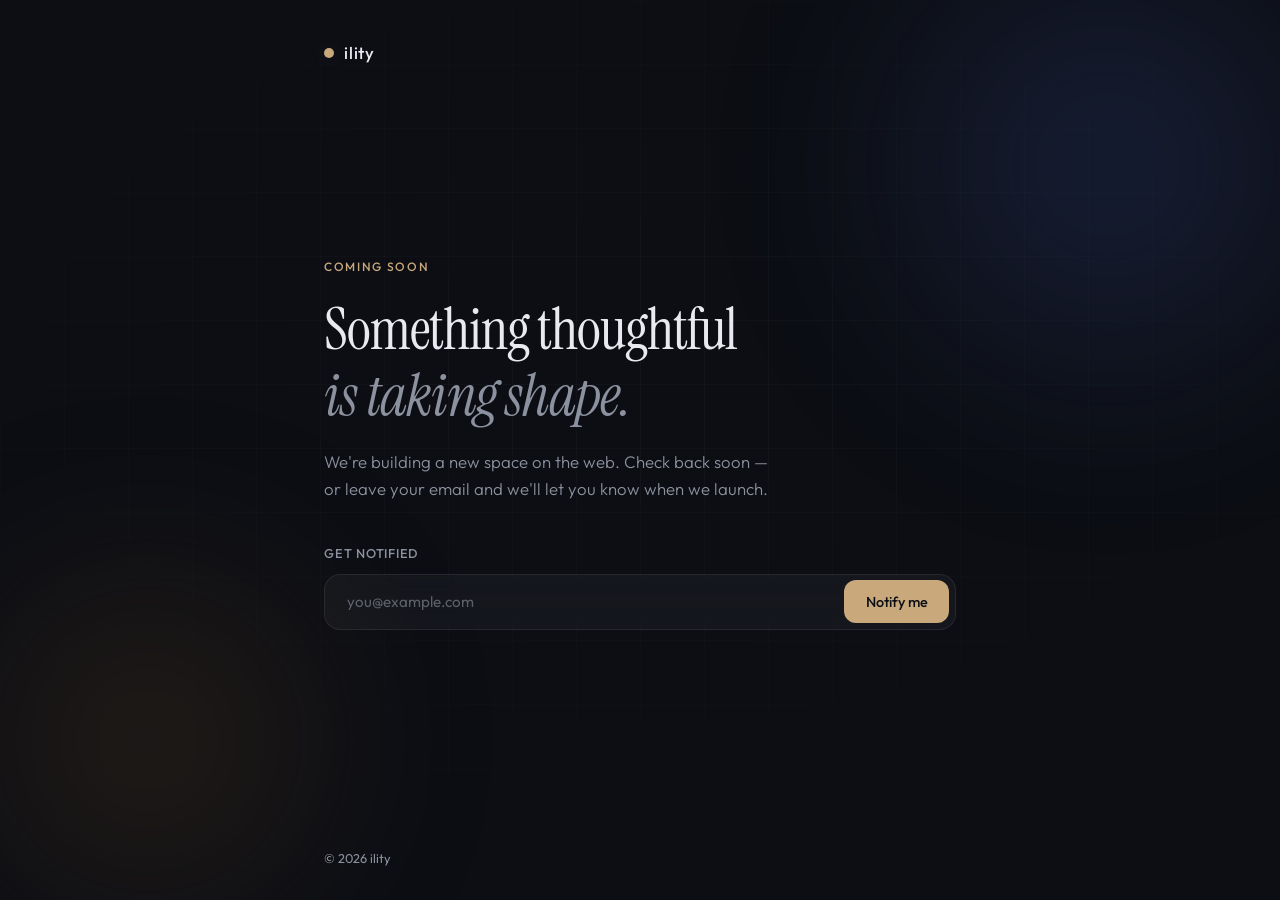
==== index.html @ 37860e6d "Initial Commit" ====
<!DOCTYPE html>
<html lang="en">
<head>
  <meta charset="UTF-8">
  <meta name="viewport" content="width=device-width, initial-scale=1.0">
  <meta name="description" content="ility — something new is on the way.">
  <title>ility — Coming Soon</title>
  <link rel="preconnect" href="https://fonts.googleapis.com">
  <link rel="preconnect" href="https://fonts.gstatic.com" crossorigin>
  <link href="https://fonts.googleapis.com/css2?family=Instrument+Serif:ital@0;1&family=Outfit:wght@300;400;500;600&display=swap" rel="stylesheet">
  <link rel="stylesheet" href="styles.css">
</head>
<body>
  <div class="bg" aria-hidden="true">
    <div class="bg__orb bg__orb--1"></div>
    <div class="bg__orb bg__orb--2"></div>
    <div class="bg__grid"></div>
  </div>

  <main class="page">
    <header class="brand">
      <span class="brand__mark" aria-hidden="true"></span>
      <span class="brand__name">ility</span>
    </header>

    <section class="hero">
      <p class="hero__eyebrow">Coming soon</p>
      <h1 class="hero__title">
        Something thoughtful<br>
        <em>is taking shape.</em>
      </h1>
      <p class="hero__lead">
        We're building a new space on the web. Check back soon — or leave your email and we'll let you know when we launch.
      </p>
    </section>

    <form class="notify" action="#" method="post" onsubmit="return false;">
      <label class="notify__label" for="email">Get notified</label>
      <div class="notify__row">
        <input
          class="notify__input"
          type="email"
          id="email"
          name="email"
          placeholder="you@example.com"
          autocomplete="email"
          required
        >
        <button class="notify__btn" type="submit">Notify me</button>
      </div>
      <p class="notify__hint" id="notify-hint" role="status" aria-live="polite"></p>
    </form>

    <footer class="footer">
      <p class="footer__copy">&copy; <span id="year"></span> ility</p>
    </footer>
  </main>

  <script>
    document.getElementById('year').textContent = new Date().getFullYear();

    document.querySelector('.notify').addEventListener('submit', function (e) {
      e.preventDefault();
      var hint = document.getElementById('notify-hint');
      hint.textContent = 'Thanks — we\'ll be in touch when we launch.';
      hint.classList.add('notify__hint--visible');
      this.querySelector('.notify__input').value = '';
    });
  </script>
</body>
</html>
---- styles.css ----
/* ── Reset & base ─────────────────────────────────────────────── */

*,
*::before,
*::after {
  box-sizing: border-box;
  margin: 0;
  padding: 0;
}

:root {
  --bg:        #0c0e14;
  --surface:   rgba(255, 255, 255, 0.04);
  --border:    rgba(255, 255, 255, 0.08);
  --text:      #e8eaef;
  --muted:     #8b919e;
  --accent:    #c9a87c;
  --accent-dim: rgba(201, 168, 124, 0.15);
  --font-sans: 'Outfit', system-ui, sans-serif;
  --font-serif: 'Instrument Serif', Georgia, serif;
  --radius:    12px;
  --ease:      cubic-bezier(0.22, 1, 0.36, 1);
}

html {
  font-size: 16px;
  -webkit-font-smoothing: antialiased;
  -moz-osx-font-smoothing: grayscale;
}

body {
  min-height: 100dvh;
  font-family: var(--font-sans);
  color: var(--text);
  background: var(--bg);
  line-height: 1.6;
  overflow-x: hidden;
}

/* ── Animated background ──────────────────────────────────────── */

.bg {
  position: fixed;
  inset: 0;
  z-index: 0;
  overflow: hidden;
  pointer-events: none;
}

.bg__orb {
  position: absolute;
  border-radius: 50%;
  filter: blur(80px);
  opacity: 0.45;
  animation: drift 18s var(--ease) infinite alternate;
}

.bg__orb--1 {
  width: 55vw;
  height: 55vw;
  max-width: 600px;
  max-height: 600px;
  top: -15%;
  right: -10%;
  background: radial-gradient(circle, #2a3a6b 0%, transparent 70%);
}

.bg__orb--2 {
  width: 45vw;
  height: 45vw;
  max-width: 500px;
  max-height: 500px;
  bottom: -10%;
  left: -8%;
  background: radial-gradient(circle, #4a3520 0%, transparent 70%);
  animation-delay: -6s;
  animation-duration: 22s;
}

.bg__grid {
  position: absolute;
  inset: 0;
  background-image:
    linear-gradient(rgba(255, 255, 255, 0.025) 1px, transparent 1px),
    linear-gradient(90deg, rgba(255, 255, 255, 0.025) 1px, transparent 1px);
  background-size: 64px 64px;
  mask-image: radial-gradient(ellipse 70% 60% at 50% 40%, black 20%, transparent 100%);
}

@keyframes drift {
  from { transform: translate(0, 0) scale(1); }
  to   { transform: translate(-4%, 6%) scale(1.08); }
}

/* ── Layout ───────────────────────────────────────────────────── */

.page {
  position: relative;
  z-index: 1;
  display: flex;
  flex-direction: column;
  min-height: 100dvh;
  max-width: 680px;
  margin: 0 auto;
  padding: 2.5rem 1.5rem 2rem;
}

/* ── Brand ────────────────────────────────────────────────────── */

.brand {
  display: flex;
  align-items: center;
  gap: 0.65rem;
  margin-bottom: auto;
  animation: fade-up 0.8s var(--ease) both;
}

.brand__mark {
  width: 10px;
  height: 10px;
  border-radius: 50%;
  background: var(--accent);
  box-shadow: 0 0 16px var(--accent-dim);
}

.brand__name {
  font-size: 1.05rem;
  font-weight: 500;
  letter-spacing: 0.04em;
}

/* ── Hero ─────────────────────────────────────────────────────── */

.hero {
  padding: 3rem 0 2.5rem;
}

.hero__eyebrow {
  display: inline-block;
  font-size: 0.75rem;
  font-weight: 500;
  letter-spacing: 0.14em;
  text-transform: uppercase;
  color: var(--accent);
  margin-bottom: 1.25rem;
  animation: fade-up 0.8s var(--ease) 0.1s both;
}

.hero__title {
  font-family: var(--font-serif);
  font-size: clamp(2.4rem, 6vw, 3.6rem);
  font-weight: 400;
  line-height: 1.15;
  letter-spacing: -0.02em;
  margin-bottom: 1.25rem;
  animation: fade-up 0.8s var(--ease) 0.2s both;
}

.hero__title em {
  font-style: italic;
  color: var(--muted);
}

.hero__lead {
  font-size: 1.05rem;
  font-weight: 300;
  color: var(--muted);
  max-width: 42ch;
  animation: fade-up 0.8s var(--ease) 0.3s both;
}

/* ── Notify form ──────────────────────────────────────────────── */

.notify {
  animation: fade-up 0.8s var(--ease) 0.45s both;
}

.notify__label {
  display: block;
  font-size: 0.8rem;
  font-weight: 500;
  letter-spacing: 0.06em;
  text-transform: uppercase;
  color: var(--muted);
  margin-bottom: 0.65rem;
}

.notify__row {
  display: flex;
  gap: 0.5rem;
  padding: 0.35rem;
  background: var(--surface);
  border: 1px solid var(--border);
  border-radius: calc(var(--radius) + 4px);
  backdrop-filter: blur(12px);
  transition: border-color 0.3s var(--ease), box-shadow 0.3s var(--ease);
}

.notify__row:focus-within {
  border-color: rgba(201, 168, 124, 0.35);
  box-shadow: 0 0 0 3px var(--accent-dim);
}

.notify__input {
  flex: 1;
  min-width: 0;
  padding: 0.75rem 1rem;
  font-family: inherit;
  font-size: 0.95rem;
  font-weight: 400;
  color: var(--text);
  background: transparent;
  border: none;
  outline: none;
}

.notify__input::placeholder {
  color: rgba(139, 145, 158, 0.6);
}

.notify__btn {
  flex-shrink: 0;
  padding: 0.75rem 1.35rem;
  font-family: inherit;
  font-size: 0.9rem;
  font-weight: 500;
  color: var(--bg);
  background: var(--accent);
  border: none;
  border-radius: var(--radius);
  cursor: pointer;
  transition: transform 0.2s var(--ease), box-shadow 0.2s var(--ease), opacity 0.2s;
}

.notify__btn:hover {
  transform: translateY(-1px);
  box-shadow: 0 6px 20px rgba(201, 168, 124, 0.25);
}

.notify__btn:active {
  transform: translateY(0);
}

.notify__hint {
  min-height: 1.4em;
  margin-top: 0.75rem;
  font-size: 0.85rem;
  color: var(--accent);
  opacity: 0;
  transform: translateY(4px);
  transition: opacity 0.4s var(--ease), transform 0.4s var(--ease);
}

.notify__hint--visible {
  opacity: 1;
  transform: translateY(0);
}

/* ── Footer ───────────────────────────────────────────────────── */

.footer {
  margin-top: auto;
  padding-top: 3rem;
  animation: fade-up 0.8s var(--ease) 0.55s both;
}

.footer__copy {
  font-size: 0.8rem;
  color: var(--muted);
}

/* ── Animations ───────────────────────────────────────────────── */

@keyframes fade-up {
  from {
    opacity: 0;
    transform: translateY(18px);
  }
  to {
    opacity: 1;
    transform: translateY(0);
  }
}

/* ── Responsive ───────────────────────────────────────────────── */

@media (max-width: 520px) {
  .notify__row {
    flex-direction: column;
  }

  .notify__btn {
    width: 100%;
    text-align: center;
  }

  .hero {
    padding: 2rem 0 2rem;
  }
}

@media (prefers-reduced-motion: reduce) {
  *,
  *::before,
  *::after {
    animation-duration: 0.01ms !important;
    animation-iteration-count: 1 !important;
    transition-duration: 0.01ms !important;
  }
}
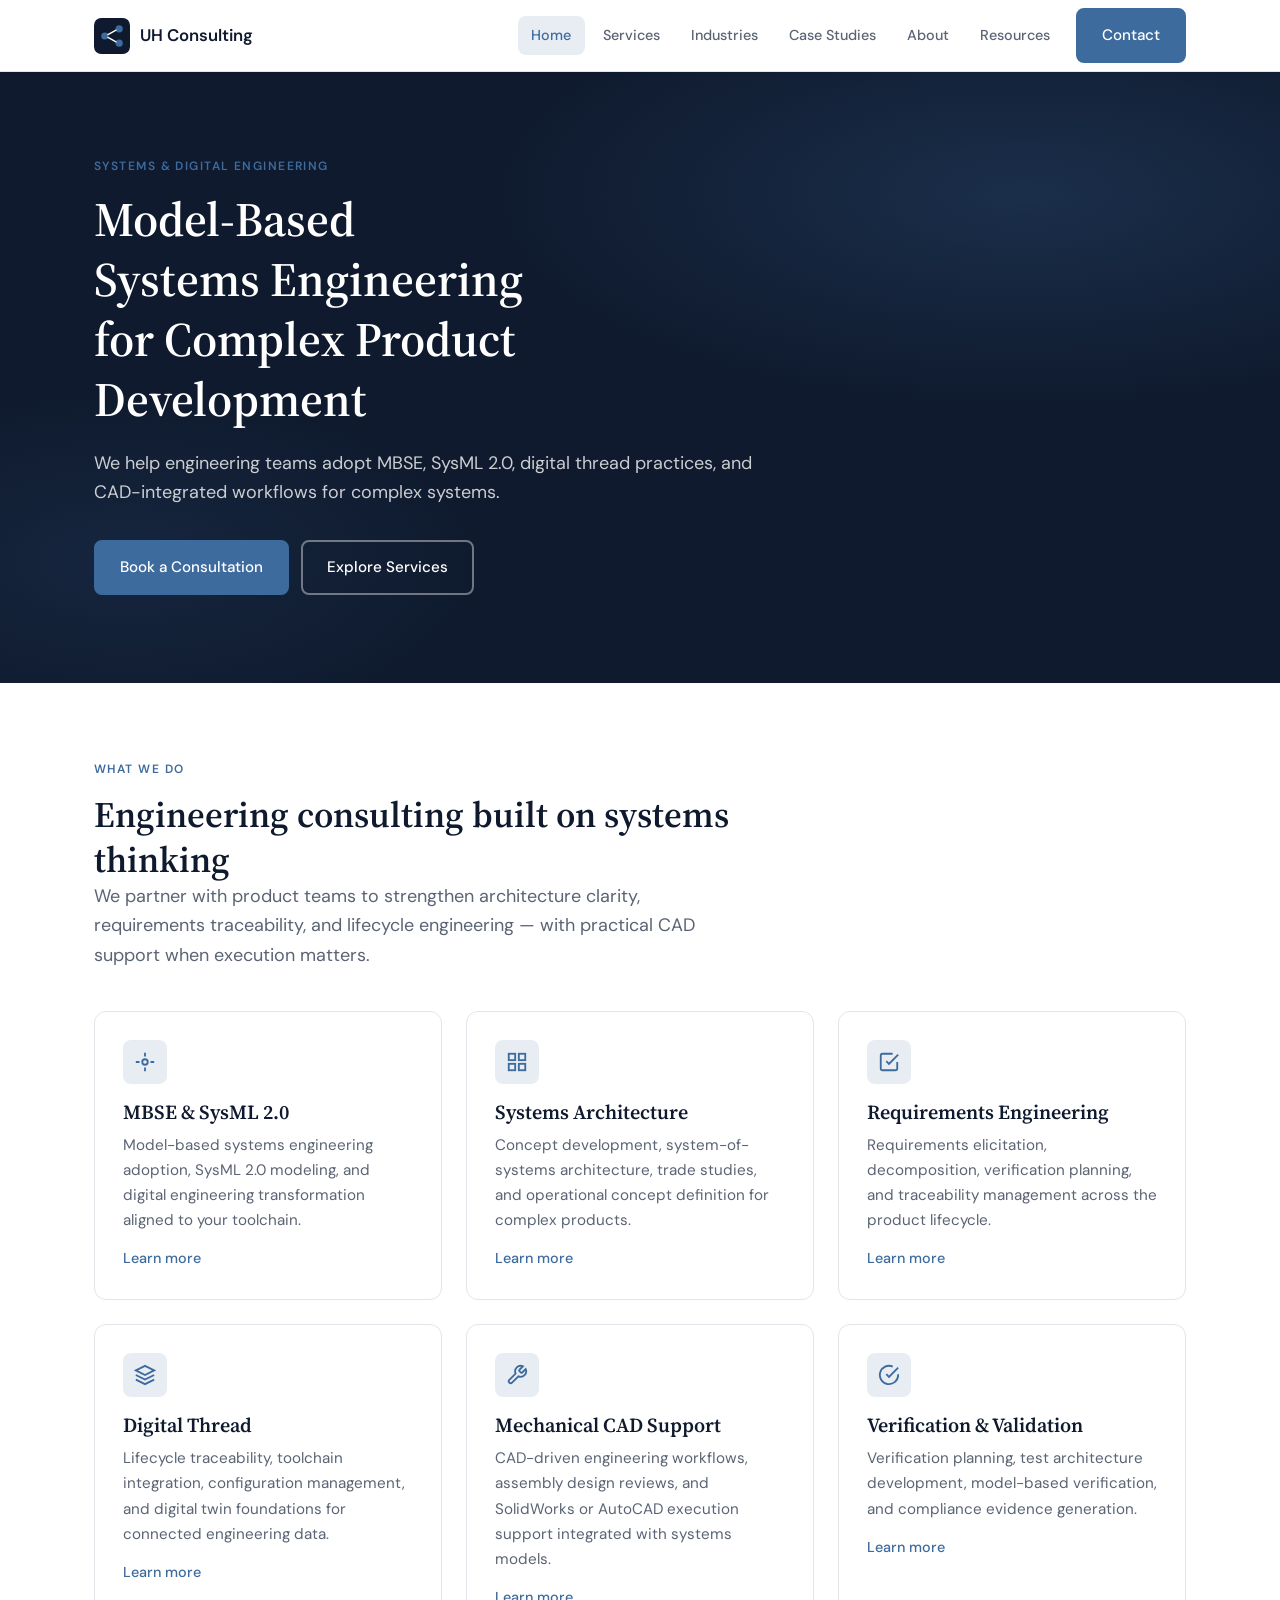
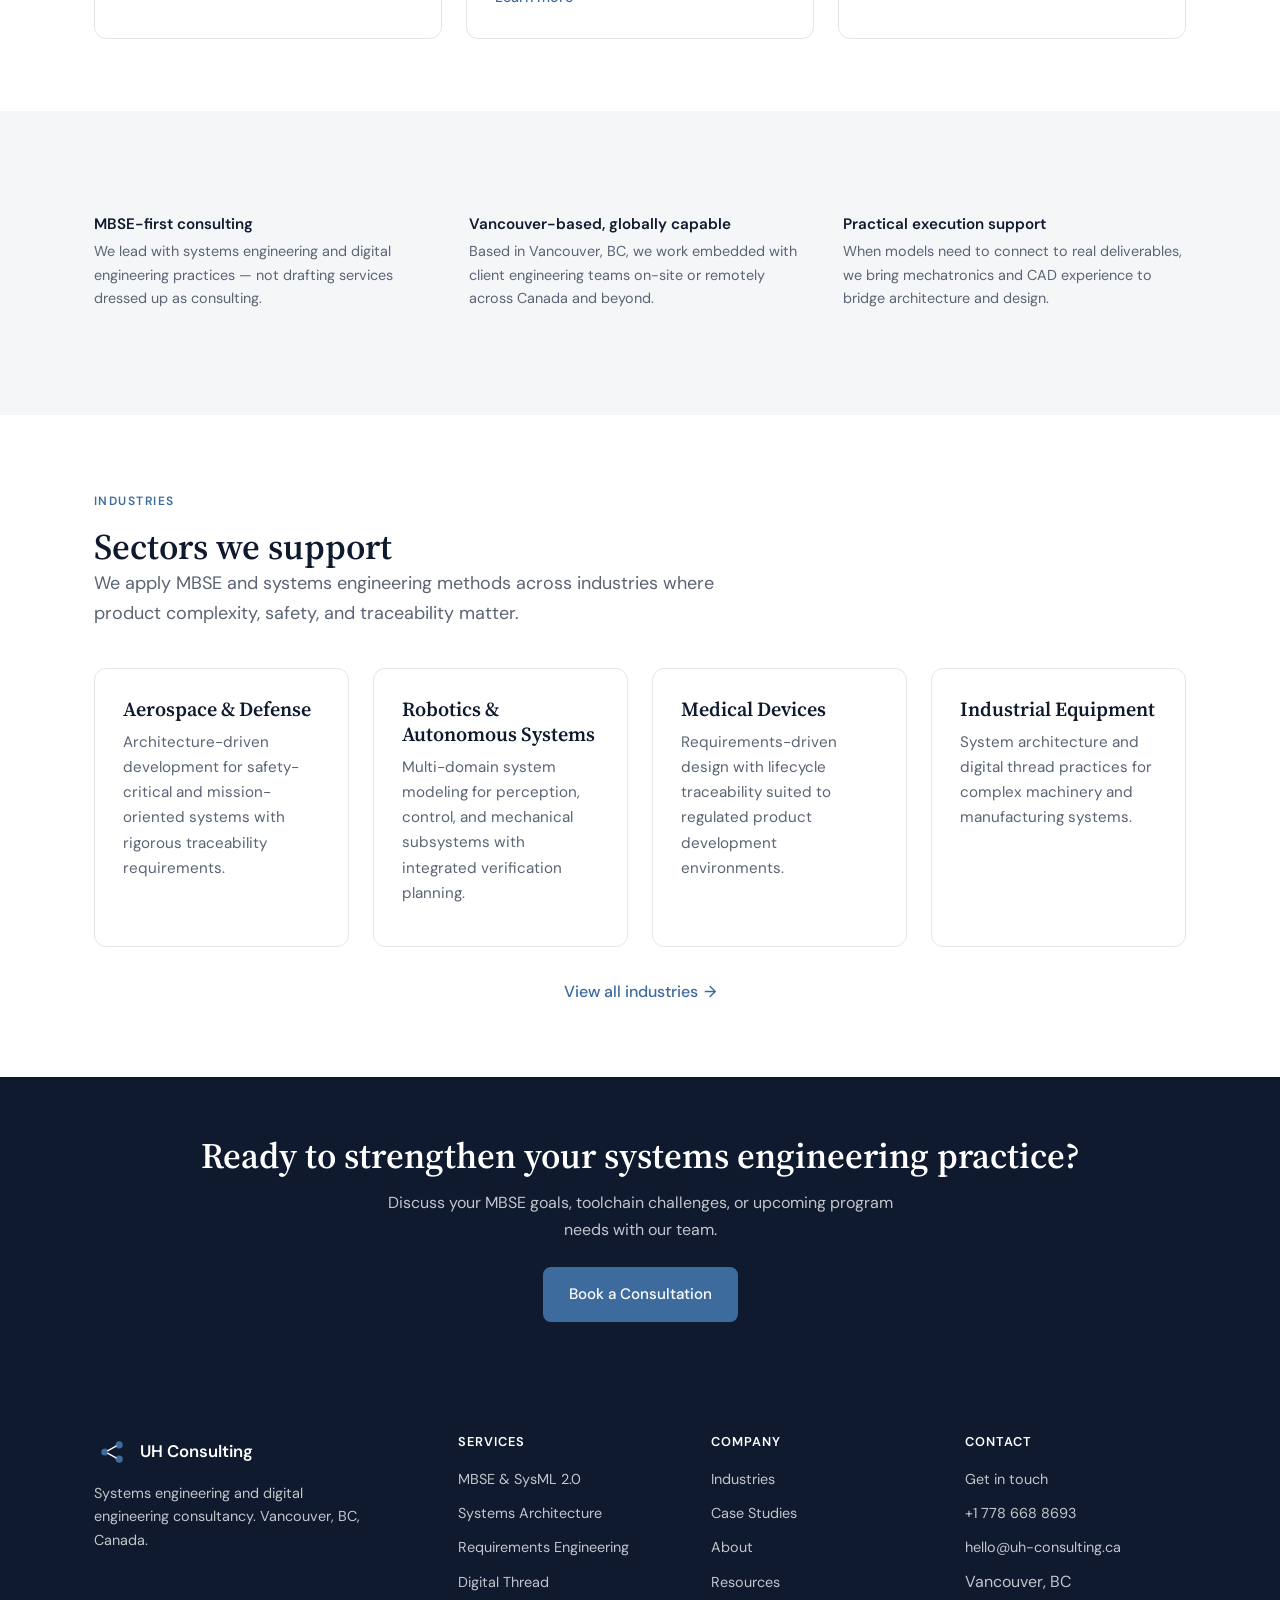
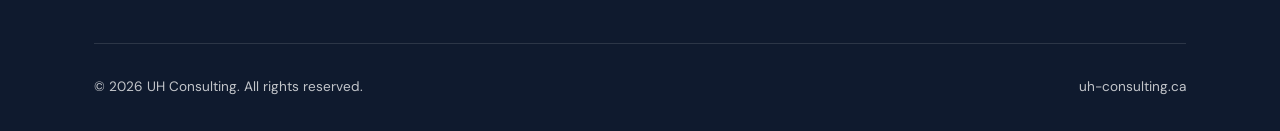
==== commit 60f3486d: "Update index.html for UH Consulting website; change language attribute, meta tags, and structure. Re" ====
--- a/index.html
+++ b/index.html
@@ -1,71 +1,223 @@
 <!DOCTYPE html>
-<html lang="en">
+<html lang="en-CA">
 <head>
   <meta charset="UTF-8">
   <meta name="viewport" content="width=device-width, initial-scale=1.0">
-  <meta name="description" content="ility — something new is on the way.">
-  <title>ility — Coming Soon</title>
+  <meta name="description" content="UH Consulting — Model-Based Systems Engineering and SysML 2.0 consulting for complex product development. Vancouver, BC.">
+  <link rel="canonical" href="https://uh-consulting.ca/">
+  <title>UH Consulting — Model-Based Systems Engineering</title>
   <link rel="preconnect" href="https://fonts.googleapis.com">
   <link rel="preconnect" href="https://fonts.gstatic.com" crossorigin>
-  <link href="https://fonts.googleapis.com/css2?family=Instrument+Serif:ital@0;1&family=Outfit:wght@300;400;500;600&display=swap" rel="stylesheet">
-  <link rel="stylesheet" href="styles.css">
+  <link href="https://fonts.googleapis.com/css2?family=DM+Sans:ital,opsz,wght@0,9..40,400;0,9..40,500;0,9..40,600;1,9..40,400&family=Source+Serif+4:ital,opsz,wght@0,8..60,600;1,8..60,600&display=swap" rel="stylesheet">
+  <link rel="stylesheet" href="assets/css/styles.css">
+  <link rel="icon" href="assets/img/logo-mark.svg" type="image/svg+xml">
 </head>
 <body>
-  <div class="bg" aria-hidden="true">
-    <div class="bg__orb bg__orb--1"></div>
-    <div class="bg__orb bg__orb--2"></div>
-    <div class="bg__grid"></div>
-  </div>
-
-  <main class="page">
-    <header class="brand">
-      <span class="brand__mark" aria-hidden="true"></span>
-      <span class="brand__name">ility</span>
-    </header>
-
+  <a class="skip-link" href="#main">Skip to content</a>
+
+  <header class="site-header">
+    <div class="site-header__inner">
+      <a class="logo" href="index.html">
+        <img class="logo__mark" src="assets/img/logo-mark.svg" alt="" width="36" height="36">
+        <span>UH Consulting</span>
+      </a>
+      <button class="nav-toggle" type="button" aria-label="Open menu" aria-expanded="false" aria-controls="site-nav">
+        <span class="nav-toggle__bar"></span>
+        <span class="nav-toggle__bar"></span>
+        <span class="nav-toggle__bar"></span>
+      </button>
+      <nav class="nav" id="site-nav" aria-label="Main navigation">
+        <ul class="nav__list">
+          <li><a class="nav__link" href="index.html">Home</a></li>
+          <li><a class="nav__link" href="services.html">Services</a></li>
+          <li><a class="nav__link" href="industries.html">Industries</a></li>
+          <li><a class="nav__link" href="case-studies.html">Case Studies</a></li>
+          <li><a class="nav__link" href="about.html">About</a></li>
+          <li><a class="nav__link" href="resources.html">Resources</a></li>
+          <li class="nav__cta"><a class="btn btn--primary" href="contact.html">Contact</a></li>
+        </ul>
+      </nav>
+    </div>
+  </header>
+
+  <main id="main">
     <section class="hero">
-      <p class="hero__eyebrow">Coming soon</p>
-      <h1 class="hero__title">
-        Something thoughtful<br>
-        <em>is taking shape.</em>
-      </h1>
-      <p class="hero__lead">
-        We're building a new space on the web. Check back soon — or leave your email and we'll let you know when we launch.
-      </p>
-    </section>
-
-    <form class="notify" action="#" method="post" onsubmit="return false;">
-      <label class="notify__label" for="email">Get notified</label>
-      <div class="notify__row">
-        <input
-          class="notify__input"
-          type="email"
-          id="email"
-          name="email"
-          placeholder="you@example.com"
-          autocomplete="email"
-          required
-        >
-        <button class="notify__btn" type="submit">Notify me</button>
-      </div>
-      <p class="notify__hint" id="notify-hint" role="status" aria-live="polite"></p>
-    </form>
-
-    <footer class="footer">
-      <p class="footer__copy">&copy; <span id="year"></span> ility</p>
-    </footer>
+      <div class="hero__inner">
+        <p class="eyebrow">Systems &amp; Digital Engineering</p>
+        <h1>Model-Based Systems Engineering for Complex Product Development</h1>
+        <p class="lead">We help engineering teams adopt MBSE, SysML 2.0, digital thread practices, and CAD-integrated workflows for complex systems.</p>
+        <div class="btn-group">
+          <a class="btn btn--primary" href="contact.html">Book a Consultation</a>
+          <a class="btn btn--secondary" href="services.html">Explore Services</a>
+        </div>
+      </div>
+    </section>
+
+    <section class="section">
+      <div class="container">
+        <div class="section__header">
+          <p class="eyebrow">What We Do</p>
+          <h2>Engineering consulting built on systems thinking</h2>
+          <p class="lead">We partner with product teams to strengthen architecture clarity, requirements traceability, and lifecycle engineering — with practical CAD support when execution matters.</p>
+        </div>
+        <div class="card-grid card-grid--3">
+          <article class="card">
+            <div class="card__icon" aria-hidden="true">
+              <svg viewBox="0 0 24 24" fill="none" stroke="currentColor" stroke-width="2"><circle cx="12" cy="12" r="3"/><path d="M12 2v4M12 18v4M2 12h4M18 12h4"/></svg>
+            </div>
+            <h3>MBSE &amp; SysML 2.0</h3>
+            <p>Model-based systems engineering adoption, SysML 2.0 modeling, and digital engineering transformation aligned to your toolchain.</p>
+            <a class="card__link" href="services.html#mbse-sysml">Learn more</a>
+          </article>
+          <article class="card">
+            <div class="card__icon" aria-hidden="true">
+              <svg viewBox="0 0 24 24" fill="none" stroke="currentColor" stroke-width="2"><rect x="3" y="3" width="7" height="7"/><rect x="14" y="3" width="7" height="7"/><rect x="3" y="14" width="7" height="7"/><rect x="14" y="14" width="7" height="7"/></svg>
+            </div>
+            <h3>Systems Architecture</h3>
+            <p>Concept development, system-of-systems architecture, trade studies, and operational concept definition for complex products.</p>
+            <a class="card__link" href="services.html#systems-architecture">Learn more</a>
+          </article>
+          <article class="card">
+            <div class="card__icon" aria-hidden="true">
+              <svg viewBox="0 0 24 24" fill="none" stroke="currentColor" stroke-width="2"><path d="M9 11l3 3L22 4"/><path d="M21 12v7a2 2 0 01-2 2H5a2 2 0 01-2-2V5a2 2 0 012-2h11"/></svg>
+            </div>
+            <h3>Requirements Engineering</h3>
+            <p>Requirements elicitation, decomposition, verification planning, and traceability management across the product lifecycle.</p>
+            <a class="card__link" href="services.html#requirements-engineering">Learn more</a>
+          </article>
+          <article class="card">
+            <div class="card__icon" aria-hidden="true">
+              <svg viewBox="0 0 24 24" fill="none" stroke="currentColor" stroke-width="2"><path d="M12 2L2 7l10 5 10-5-10-5z"/><path d="M2 17l10 5 10-5"/><path d="M2 12l10 5 10-5"/></svg>
+            </div>
+            <h3>Digital Thread</h3>
+            <p>Lifecycle traceability, toolchain integration, configuration management, and digital twin foundations for connected engineering data.</p>
+            <a class="card__link" href="services.html#digital-thread">Learn more</a>
+          </article>
+          <article class="card">
+            <div class="card__icon" aria-hidden="true">
+              <svg viewBox="0 0 24 24" fill="none" stroke="currentColor" stroke-width="2"><path d="M14.7 6.3a1 1 0 000 1.4l1.6 1.6a1 1 0 001.4 0l3.77-3.77a6 6 0 01-7.94 7.94l-6.91 6.91a2.12 2.12 0 01-3-3l6.91-6.91a6 6 0 017.94-7.94l-3.76 3.76z"/></svg>
+            </div>
+            <h3>Mechanical CAD Support</h3>
+            <p>CAD-driven engineering workflows, assembly design reviews, and SolidWorks or AutoCAD execution support integrated with systems models.</p>
+            <a class="card__link" href="services.html#cad-modeling">Learn more</a>
+          </article>
+          <article class="card">
+            <div class="card__icon" aria-hidden="true">
+              <svg viewBox="0 0 24 24" fill="none" stroke="currentColor" stroke-width="2"><path d="M22 11.08V12a10 10 0 11-5.93-9.14"/><polyline points="22 4 12 14.01 9 11.01"/></svg>
+            </div>
+            <h3>Verification &amp; Validation</h3>
+            <p>Verification planning, test architecture development, model-based verification, and compliance evidence generation.</p>
+            <a class="card__link" href="services.html#verification-validation">Learn more</a>
+          </article>
+        </div>
+      </div>
+    </section>
+
+    <section class="section section--gray">
+      <div class="container">
+        <div class="trust-strip">
+          <div class="trust-strip__item">
+            <h3>MBSE-first consulting</h3>
+            <p>We lead with systems engineering and digital engineering practices — not drafting services dressed up as consulting.</p>
+          </div>
+          <div class="trust-strip__item">
+            <h3>Vancouver-based, globally capable</h3>
+            <p>Based in Vancouver, BC, we work embedded with client engineering teams on-site or remotely across Canada and beyond.</p>
+          </div>
+          <div class="trust-strip__item">
+            <h3>Practical execution support</h3>
+            <p>When models need to connect to real deliverables, we bring mechatronics and CAD experience to bridge architecture and design.</p>
+          </div>
+        </div>
+      </div>
+    </section>
+
+    <section class="section">
+      <div class="container">
+        <div class="section__header">
+          <p class="eyebrow">Industries</p>
+          <h2>Sectors we support</h2>
+          <p class="lead">We apply MBSE and systems engineering methods across industries where product complexity, safety, and traceability matter.</p>
+        </div>
+        <div class="card-grid card-grid--4">
+          <article class="card">
+            <h3>Aerospace &amp; Defense</h3>
+            <p>Architecture-driven development for safety-critical and mission-oriented systems with rigorous traceability requirements.</p>
+          </article>
+          <article class="card">
+            <h3>Robotics &amp; Autonomous Systems</h3>
+            <p>Multi-domain system modeling for perception, control, and mechanical subsystems with integrated verification planning.</p>
+          </article>
+          <article class="card">
+            <h3>Medical Devices</h3>
+            <p>Requirements-driven design with lifecycle traceability suited to regulated product development environments.</p>
+          </article>
+          <article class="card">
+            <h3>Industrial Equipment</h3>
+            <p>System architecture and digital thread practices for complex machinery and manufacturing systems.</p>
+          </article>
+        </div>
+        <div class="section__footer">
+          <a class="text-link" href="industries.html">View all industries</a>
+        </div>
+      </div>
+    </section>
+
+    <section class="cta-band">
+      <div class="container">
+        <h2>Ready to strengthen your systems engineering practice?</h2>
+        <p>Discuss your MBSE goals, toolchain challenges, or upcoming program needs with our team.</p>
+        <a class="btn btn--primary" href="contact.html">Book a Consultation</a>
+      </div>
+    </section>
   </main>
 
-  <script>
-    document.getElementById('year').textContent = new Date().getFullYear();
-
-    document.querySelector('.notify').addEventListener('submit', function (e) {
-      e.preventDefault();
-      var hint = document.getElementById('notify-hint');
-      hint.textContent = 'Thanks — we\'ll be in touch when we launch.';
-      hint.classList.add('notify__hint--visible');
-      this.querySelector('.notify__input').value = '';
-    });
-  </script>
+  <footer class="site-footer">
+    <div class="container">
+      <div class="footer-grid">
+        <div class="footer-brand">
+          <a class="logo" href="index.html">
+            <img class="logo__mark" src="assets/img/logo-mark.svg" alt="" width="36" height="36">
+            <span>UH Consulting</span>
+          </a>
+          <p>Systems engineering and digital engineering consultancy. Vancouver, BC, Canada.</p>
+        </div>
+        <div class="footer-col">
+          <h4>Services</h4>
+          <ul>
+            <li><a href="services.html#mbse-sysml">MBSE &amp; SysML 2.0</a></li>
+            <li><a href="services.html#systems-architecture">Systems Architecture</a></li>
+            <li><a href="services.html#requirements-engineering">Requirements Engineering</a></li>
+            <li><a href="services.html#digital-thread">Digital Thread</a></li>
+          </ul>
+        </div>
+        <div class="footer-col">
+          <h4>Company</h4>
+          <ul>
+            <li><a href="industries.html">Industries</a></li>
+            <li><a href="case-studies.html">Case Studies</a></li>
+            <li><a href="about.html">About</a></li>
+            <li><a href="resources.html">Resources</a></li>
+          </ul>
+        </div>
+        <div class="footer-col">
+          <h4>Contact</h4>
+          <ul>
+            <li><a href="contact.html">Get in touch</a></li>
+            <li><a href="tel:+17786688693">+1 778 668 8693</a></li>
+            <li><a href="mailto:hello@uh-consulting.ca">hello@uh-consulting.ca</a></li>
+            <li>Vancouver, BC</li>
+          </ul>
+        </div>
+      </div>
+      <div class="footer-bottom">
+        <span>&copy; <span id="year"></span> UH Consulting. All rights reserved.</span>
+        <span>uh-consulting.ca</span>
+      </div>
+    </div>
+  </footer>
+
+  <script>document.getElementById('year').textContent = new Date().getFullYear();</script>
+  <script src="assets/js/main.js"></script>
 </body>
 </html>
--- a/assets/css/styles.css
+++ b/assets/css/styles.css
@@ -0,0 +1,949 @@
+/* UH Consulting — shared styles */
+
+*, *::before, *::after {
+  box-sizing: border-box;
+  margin: 0;
+  padding: 0;
+}
+
+:root {
+  --navy:       #0f1a2e;
+  --navy-light: #1a2d4a;
+  --white:      #ffffff;
+  --gray-100:   #f4f6f8;
+  --gray-200:   #e2e6ea;
+  --gray-400:   #9aa3b0;
+  --gray-600:   #5a6474;
+  --gray-800:   #2d3744;
+  --accent:     #3d6b9e;
+  --accent-dark:#2f5580;
+  --accent-light: rgba(61, 107, 158, 0.12);
+  --font-sans:  'DM Sans', system-ui, sans-serif;
+  --font-serif: 'Source Serif 4', Georgia, serif;
+  --max-width:  1140px;
+  --header-h:   72px;
+  --radius:     8px;
+  --radius-lg:  12px;
+  --shadow:     0 4px 24px rgba(15, 26, 46, 0.08);
+  --shadow-lg:  0 8px 40px rgba(15, 26, 46, 0.12);
+  --ease:       cubic-bezier(0.22, 1, 0.36, 1);
+}
+
+html {
+  scroll-behavior: smooth;
+  font-size: 16px;
+  -webkit-font-smoothing: antialiased;
+}
+
+body {
+  font-family: var(--font-sans);
+  color: var(--gray-800);
+  background: var(--white);
+  line-height: 1.65;
+  min-height: 100dvh;
+  display: flex;
+  flex-direction: column;
+}
+
+img, svg {
+  display: block;
+  max-width: 100%;
+}
+
+a {
+  color: var(--accent);
+  text-decoration: none;
+  transition: color 0.2s;
+}
+
+a:hover {
+  color: var(--accent-dark);
+}
+
+ul {
+  list-style: none;
+}
+
+/* Skip link */
+.skip-link {
+  position: absolute;
+  top: -100%;
+  left: 1rem;
+  z-index: 1000;
+  padding: 0.75rem 1.25rem;
+  background: var(--accent);
+  color: var(--white);
+  border-radius: var(--radius);
+  font-weight: 500;
+}
+
+.skip-link:focus {
+  top: 1rem;
+}
+
+/* Typography */
+h1, h2, h3, h4 {
+  font-family: var(--font-serif);
+  font-weight: 600;
+  line-height: 1.25;
+  color: var(--navy);
+}
+
+h1 { font-size: clamp(2rem, 4.5vw, 3rem); }
+h2 { font-size: clamp(1.6rem, 3vw, 2.25rem); }
+h3 { font-size: 1.25rem; }
+h4 { font-size: 1.05rem; }
+
+.eyebrow {
+  display: inline-block;
+  font-family: var(--font-sans);
+  font-size: 0.75rem;
+  font-weight: 600;
+  letter-spacing: 0.12em;
+  text-transform: uppercase;
+  color: var(--accent);
+  margin-bottom: 0.75rem;
+}
+
+.lead {
+  font-size: 1.125rem;
+  color: var(--gray-600);
+  max-width: 62ch;
+}
+
+/* Layout */
+.container {
+  width: 100%;
+  max-width: var(--max-width);
+  margin: 0 auto;
+  padding: 0 1.5rem;
+}
+
+.section {
+  padding: 4.5rem 0;
+}
+
+.section--gray {
+  background: var(--gray-100);
+}
+
+.section--navy {
+  background: var(--navy);
+  color: var(--white);
+}
+
+.section--navy h2,
+.section--navy h3 {
+  color: var(--white);
+}
+
+.section--navy .lead {
+  color: rgba(255, 255, 255, 0.75);
+}
+
+.section__header {
+  margin-bottom: 2.5rem;
+  max-width: 640px;
+}
+
+.section__header--center {
+  text-align: center;
+  margin-left: auto;
+  margin-right: auto;
+}
+
+/* Buttons */
+.btn {
+  display: inline-flex;
+  align-items: center;
+  justify-content: center;
+  gap: 0.5rem;
+  padding: 0.8rem 1.5rem;
+  font-family: inherit;
+  font-size: 0.95rem;
+  font-weight: 500;
+  border-radius: var(--radius);
+  border: 2px solid transparent;
+  cursor: pointer;
+  transition: background 0.2s, color 0.2s, border-color 0.2s, transform 0.2s;
+  text-decoration: none;
+}
+
+.btn:focus-visible {
+  outline: 2px solid var(--accent);
+  outline-offset: 2px;
+}
+
+.btn--primary {
+  background: var(--accent);
+  color: var(--white);
+  border-color: var(--accent);
+}
+
+.btn--primary:hover {
+  background: var(--accent-dark);
+  border-color: var(--accent-dark);
+  color: var(--white);
+}
+
+.btn--secondary {
+  background: transparent;
+  color: var(--white);
+  border-color: rgba(255, 255, 255, 0.4);
+}
+
+.btn--secondary:hover {
+  background: rgba(255, 255, 255, 0.1);
+  color: var(--white);
+  border-color: rgba(255, 255, 255, 0.6);
+}
+
+.btn--outline {
+  background: transparent;
+  color: var(--accent);
+  border-color: var(--accent);
+}
+
+.btn--outline:hover {
+  background: var(--accent-light);
+  color: var(--accent-dark);
+}
+
+.btn-group {
+  display: flex;
+  flex-wrap: wrap;
+  gap: 0.75rem;
+}
+
+/* Header */
+.site-header {
+  position: sticky;
+  top: 0;
+  z-index: 100;
+  height: var(--header-h);
+  background: var(--white);
+  border-bottom: 1px solid var(--gray-200);
+  box-shadow: 0 1px 8px rgba(15, 26, 46, 0.04);
+}
+
+.site-header__inner {
+  display: flex;
+  align-items: center;
+  justify-content: space-between;
+  height: 100%;
+  max-width: var(--max-width);
+  margin: 0 auto;
+  padding: 0 1.5rem;
+}
+
+.logo {
+  display: flex;
+  align-items: center;
+  gap: 0.65rem;
+  text-decoration: none;
+  color: var(--navy);
+  font-weight: 600;
+  font-size: 1.05rem;
+}
+
+.logo:hover {
+  color: var(--navy);
+}
+
+.logo__mark {
+  width: 36px;
+  height: 36px;
+  flex-shrink: 0;
+}
+
+.nav-toggle {
+  display: none;
+  flex-direction: column;
+  justify-content: center;
+  gap: 5px;
+  width: 44px;
+  height: 44px;
+  padding: 10px;
+  background: none;
+  border: none;
+  cursor: pointer;
+  border-radius: var(--radius);
+}
+
+.nav-toggle:focus-visible {
+  outline: 2px solid var(--accent);
+  outline-offset: 2px;
+}
+
+.nav-toggle__bar {
+  display: block;
+  width: 100%;
+  height: 2px;
+  background: var(--navy);
+  border-radius: 1px;
+  transition: transform 0.3s, opacity 0.3s;
+}
+
+.nav-toggle[aria-expanded="true"] .nav-toggle__bar:nth-child(1) {
+  transform: translateY(7px) rotate(45deg);
+}
+
+.nav-toggle[aria-expanded="true"] .nav-toggle__bar:nth-child(2) {
+  opacity: 0;
+}
+
+.nav-toggle[aria-expanded="true"] .nav-toggle__bar:nth-child(3) {
+  transform: translateY(-7px) rotate(-45deg);
+}
+
+.nav__list {
+  display: flex;
+  align-items: center;
+  gap: 0.25rem;
+}
+
+.nav__link {
+  display: block;
+  padding: 0.5rem 0.85rem;
+  font-size: 0.9rem;
+  font-weight: 500;
+  color: var(--gray-600);
+  border-radius: var(--radius);
+  transition: color 0.2s, background 0.2s;
+}
+
+.nav__link:hover {
+  color: var(--navy);
+  background: var(--gray-100);
+}
+
+.nav__link--active {
+  color: var(--accent);
+  background: var(--accent-light);
+}
+
+.nav__cta {
+  margin-left: 0.5rem;
+}
+
+/* Hero */
+.hero {
+  background: var(--navy);
+  color: var(--white);
+  padding: 5rem 0 5.5rem;
+  position: relative;
+  overflow: hidden;
+}
+
+.hero::before {
+  content: '';
+  position: absolute;
+  inset: 0;
+  background:
+    radial-gradient(ellipse 60% 50% at 80% 20%, rgba(61, 107, 158, 0.25) 0%, transparent 70%),
+    radial-gradient(ellipse 40% 40% at 10% 80%, rgba(61, 107, 158, 0.15) 0%, transparent 70%);
+  pointer-events: none;
+}
+
+.hero__inner {
+  position: relative;
+  max-width: var(--max-width);
+  margin: 0 auto;
+  padding: 0 1.5rem;
+}
+
+.hero h1 {
+  color: var(--white);
+  max-width: 18ch;
+  margin-bottom: 1.25rem;
+}
+
+.hero .lead {
+  color: rgba(255, 255, 255, 0.78);
+  margin-bottom: 2rem;
+  max-width: 56ch;
+}
+
+.hero--inner {
+  padding: 3.5rem 0 3rem;
+}
+
+.hero--inner h1 {
+  font-size: clamp(1.75rem, 3.5vw, 2.5rem);
+  max-width: none;
+  margin-bottom: 0.75rem;
+}
+
+.hero--inner .lead {
+  margin-bottom: 0;
+}
+
+/* Cards */
+.card-grid {
+  display: grid;
+  gap: 1.5rem;
+}
+
+.card-grid--2 { grid-template-columns: repeat(2, 1fr); }
+.card-grid--3 { grid-template-columns: repeat(3, 1fr); }
+.card-grid--4 { grid-template-columns: repeat(4, 1fr); }
+
+.card {
+  background: var(--white);
+  border: 1px solid var(--gray-200);
+  border-radius: var(--radius-lg);
+  padding: 1.75rem;
+  transition: box-shadow 0.25s, border-color 0.25s, transform 0.25s;
+}
+
+.card:hover {
+  box-shadow: var(--shadow);
+  border-color: rgba(61, 107, 158, 0.25);
+}
+
+.card__icon {
+  width: 44px;
+  height: 44px;
+  display: flex;
+  align-items: center;
+  justify-content: center;
+  background: var(--accent-light);
+  border-radius: var(--radius);
+  color: var(--accent);
+  margin-bottom: 1rem;
+}
+
+.card__icon svg {
+  width: 22px;
+  height: 22px;
+}
+
+.card h3 {
+  margin-bottom: 0.5rem;
+}
+
+.card p {
+  font-size: 0.95rem;
+  color: var(--gray-600);
+  margin-bottom: 0.75rem;
+}
+
+.card__link {
+  font-size: 0.9rem;
+  font-weight: 500;
+}
+
+/* Service cards (detailed) */
+.service-card {
+  background: var(--white);
+  border: 1px solid var(--gray-200);
+  border-radius: var(--radius-lg);
+  padding: 2rem;
+  scroll-margin-top: calc(var(--header-h) + 1rem);
+}
+
+.service-card h2 {
+  font-size: 1.5rem;
+  margin-bottom: 0.75rem;
+}
+
+.service-card > p {
+  color: var(--gray-600);
+  margin-bottom: 1.25rem;
+}
+
+.service-card ul {
+  list-style: disc;
+  padding-left: 1.25rem;
+  color: var(--gray-600);
+  font-size: 0.95rem;
+}
+
+.service-card li {
+  margin-bottom: 0.35rem;
+}
+
+.service-card__subsection {
+  margin-top: 1.5rem;
+}
+
+.service-card__subsection h3 {
+  font-family: var(--font-sans);
+  font-size: 1rem;
+  font-weight: 600;
+  color: var(--accent);
+  margin-bottom: 0.65rem;
+}
+
+.services-list {
+  display: flex;
+  flex-direction: column;
+  gap: 1.5rem;
+}
+
+/* Case study */
+.case-study {
+  background: var(--white);
+  border: 1px solid var(--gray-200);
+  border-radius: var(--radius-lg);
+  padding: 2rem;
+}
+
+.case-study h2 {
+  font-size: 1.4rem;
+  margin-bottom: 1.5rem;
+  padding-bottom: 1rem;
+  border-bottom: 1px solid var(--gray-200);
+}
+
+.case-study__section {
+  margin-bottom: 1.25rem;
+}
+
+.case-study__section:last-child {
+  margin-bottom: 0;
+}
+
+.case-study__label {
+  font-family: var(--font-sans);
+  font-size: 0.75rem;
+  font-weight: 600;
+  letter-spacing: 0.08em;
+  text-transform: uppercase;
+  color: var(--accent);
+  margin-bottom: 0.35rem;
+}
+
+.case-study__section p {
+  color: var(--gray-600);
+  font-size: 0.95rem;
+}
+
+/* Resource card badge */
+.badge {
+  display: inline-block;
+  margin-bottom: 0.75rem;
+  font-size: 0.7rem;
+  font-weight: 600;
+  letter-spacing: 0.06em;
+  text-transform: uppercase;
+  padding: 0.25rem 0.6rem;
+  border-radius: 4px;
+  background: var(--gray-200);
+  color: var(--gray-600);
+}
+
+.badge--soon {
+  background: var(--accent-light);
+  color: var(--accent);
+}
+
+/* Trust strip */
+.trust-strip {
+  display: flex;
+  flex-wrap: wrap;
+  gap: 2rem;
+  padding: 2rem 0;
+}
+
+.trust-strip__item {
+  flex: 1;
+  min-width: 200px;
+}
+
+.trust-strip__item h3 {
+  font-family: var(--font-sans);
+  font-size: 0.95rem;
+  font-weight: 600;
+  margin-bottom: 0.35rem;
+}
+
+.trust-strip__item p {
+  font-size: 0.9rem;
+  color: var(--gray-600);
+}
+
+/* CTA band */
+.cta-band {
+  background: var(--navy);
+  color: var(--white);
+  padding: 3.5rem 0;
+  text-align: center;
+}
+
+.cta-band h2 {
+  color: var(--white);
+  margin-bottom: 0.75rem;
+}
+
+.cta-band p {
+  color: rgba(255, 255, 255, 0.75);
+  margin-bottom: 1.5rem;
+  max-width: 48ch;
+  margin-left: auto;
+  margin-right: auto;
+}
+
+/* About */
+.value-grid {
+  display: grid;
+  grid-template-columns: repeat(2, 1fr);
+  gap: 1.5rem;
+}
+
+.value-item {
+  padding: 1.5rem;
+  background: var(--gray-100);
+  border-radius: var(--radius-lg);
+}
+
+.value-item h3 {
+  font-family: var(--font-sans);
+  font-size: 1rem;
+  font-weight: 600;
+  margin-bottom: 0.5rem;
+}
+
+.value-item p {
+  font-size: 0.95rem;
+  color: var(--gray-600);
+}
+
+.team-card {
+  display: flex;
+  gap: 1.5rem;
+  align-items: flex-start;
+  background: var(--white);
+  border: 1px solid var(--gray-200);
+  border-radius: var(--radius-lg);
+  padding: 2rem;
+  max-width: 640px;
+}
+
+.team-card__avatar {
+  width: 80px;
+  height: 80px;
+  flex-shrink: 0;
+  background: var(--accent-light);
+  border-radius: 50%;
+  display: flex;
+  align-items: center;
+  justify-content: center;
+  font-family: var(--font-serif);
+  font-size: 1.5rem;
+  font-weight: 600;
+  color: var(--accent);
+}
+
+.team-card__role {
+  font-size: 0.85rem;
+  font-weight: 500;
+  color: var(--accent);
+  margin-bottom: 0.5rem;
+}
+
+.team-card p {
+  font-size: 0.95rem;
+  color: var(--gray-600);
+}
+
+/* Contact */
+.contact-layout {
+  display: grid;
+  grid-template-columns: 1fr 1.4fr;
+  gap: 3rem;
+  align-items: start;
+}
+
+.contact-info h3 {
+  margin-bottom: 1rem;
+}
+
+.contact-info__item {
+  margin-bottom: 1.25rem;
+}
+
+.contact-info__label {
+  font-size: 0.75rem;
+  font-weight: 600;
+  letter-spacing: 0.08em;
+  text-transform: uppercase;
+  color: var(--gray-400);
+  margin-bottom: 0.25rem;
+}
+
+.contact-info__value {
+  font-size: 1rem;
+  color: var(--navy);
+}
+
+.contact-info__value a {
+  color: var(--navy);
+  font-weight: 500;
+}
+
+.contact-info__value a:hover {
+  color: var(--accent);
+}
+
+/* Form */
+.form-group {
+  margin-bottom: 1.25rem;
+}
+
+.form-group label {
+  display: block;
+  font-size: 0.9rem;
+  font-weight: 500;
+  color: var(--navy);
+  margin-bottom: 0.4rem;
+}
+
+.form-group input,
+.form-group select,
+.form-group textarea {
+  width: 100%;
+  padding: 0.75rem 1rem;
+  font-family: inherit;
+  font-size: 0.95rem;
+  color: var(--gray-800);
+  background: var(--white);
+  border: 1px solid var(--gray-200);
+  border-radius: var(--radius);
+  transition: border-color 0.2s, box-shadow 0.2s;
+}
+
+.form-group input:focus,
+.form-group select:focus,
+.form-group textarea:focus {
+  outline: none;
+  border-color: var(--accent);
+  box-shadow: 0 0 0 3px var(--accent-light);
+}
+
+.form-group textarea {
+  min-height: 140px;
+  resize: vertical;
+}
+
+.form-group--error input,
+.form-group--error select,
+.form-group--error textarea {
+  border-color: #c0392b;
+}
+
+.form-error {
+  font-size: 0.8rem;
+  color: #c0392b;
+  margin-top: 0.35rem;
+  display: none;
+}
+
+.form-group--error .form-error {
+  display: block;
+}
+
+.form-success {
+  display: none;
+  padding: 1rem 1.25rem;
+  background: rgba(39, 174, 96, 0.1);
+  border: 1px solid rgba(39, 174, 96, 0.3);
+  border-radius: var(--radius);
+  color: #1e7e45;
+  font-size: 0.95rem;
+  margin-bottom: 1.25rem;
+}
+
+.form-success--visible {
+  display: block;
+}
+
+.contact-form {
+  background: var(--gray-100);
+  border-radius: var(--radius-lg);
+  padding: 2rem;
+}
+
+/* Footer */
+.site-footer {
+  background: var(--navy);
+  color: rgba(255, 255, 255, 0.75);
+  padding: 3.5rem 0 2rem;
+  margin-top: auto;
+}
+
+.site-footer a {
+  color: rgba(255, 255, 255, 0.75);
+}
+
+.site-footer a:hover {
+  color: var(--white);
+}
+
+.footer-grid {
+  display: grid;
+  grid-template-columns: 1.5fr repeat(3, 1fr);
+  gap: 2rem;
+  margin-bottom: 2.5rem;
+}
+
+.footer-brand .logo {
+  color: var(--white);
+  margin-bottom: 0.75rem;
+}
+
+.footer-brand p {
+  font-size: 0.9rem;
+  max-width: 28ch;
+}
+
+.footer-col h4 {
+  font-family: var(--font-sans);
+  font-size: 0.8rem;
+  font-weight: 600;
+  letter-spacing: 0.08em;
+  text-transform: uppercase;
+  color: var(--white);
+  margin-bottom: 1rem;
+}
+
+.footer-col ul li {
+  margin-bottom: 0.5rem;
+}
+
+.footer-col a {
+  font-size: 0.9rem;
+}
+
+.footer-bottom {
+  padding-top: 2rem;
+  border-top: 1px solid rgba(255, 255, 255, 0.12);
+  display: flex;
+  flex-wrap: wrap;
+  justify-content: space-between;
+  gap: 1rem;
+  font-size: 0.85rem;
+}
+
+.disclaimer {
+  font-size: 0.9rem;
+  color: var(--gray-600);
+  font-style: italic;
+  margin-top: 2rem;
+  padding-top: 1.5rem;
+  border-top: 1px solid var(--gray-200);
+}
+
+main {
+  flex: 1;
+}
+
+.text-link {
+  font-weight: 500;
+  display: inline-flex;
+  align-items: center;
+  gap: 0.35rem;
+}
+
+.text-link::after {
+  content: '→';
+  transition: transform 0.2s;
+}
+
+.text-link:hover::after {
+  transform: translateX(3px);
+}
+
+.section__footer {
+  margin-top: 2rem;
+  text-align: center;
+}
+
+/* Responsive */
+@media (max-width: 1024px) {
+  .card-grid--4 { grid-template-columns: repeat(2, 1fr); }
+  .footer-grid { grid-template-columns: repeat(2, 1fr); }
+}
+
+@media (max-width: 768px) {
+  .nav-toggle {
+    display: flex;
+  }
+
+  .nav {
+    position: fixed;
+    top: var(--header-h);
+    left: 0;
+    right: 0;
+    bottom: 0;
+    background: var(--white);
+    padding: 1.5rem;
+    transform: translateX(100%);
+    transition: transform 0.3s var(--ease);
+    overflow-y: auto;
+  }
+
+  .nav--open {
+    transform: translateX(0);
+  }
+
+  .nav__list {
+    flex-direction: column;
+    align-items: stretch;
+    gap: 0.25rem;
+  }
+
+  .nav__link {
+    padding: 0.85rem 1rem;
+    font-size: 1rem;
+  }
+
+  .nav__cta {
+    margin-left: 0;
+    margin-top: 0.5rem;
+  }
+
+  .nav__cta .btn {
+    width: 100%;
+  }
+
+  .card-grid--2,
+  .card-grid--3,
+  .card-grid--4 {
+    grid-template-columns: 1fr;
+  }
+
+  .value-grid {
+    grid-template-columns: 1fr;
+  }
+
+  .contact-layout {
+    grid-template-columns: 1fr;
+  }
+
+  .footer-grid {
+    grid-template-columns: 1fr;
+  }
+
+  .hero {
+    padding: 3.5rem 0 4rem;
+  }
+
+  .section {
+    padding: 3rem 0;
+  }
+
+  .team-card {
+    flex-direction: column;
+    align-items: center;
+    text-align: center;
+  }
+}
+
+@media (prefers-reduced-motion: reduce) {
+  html { scroll-behavior: auto; }
+  *, *::before, *::after {
+    animation-duration: 0.01ms !important;
+    transition-duration: 0.01ms !important;
+  }
+}
